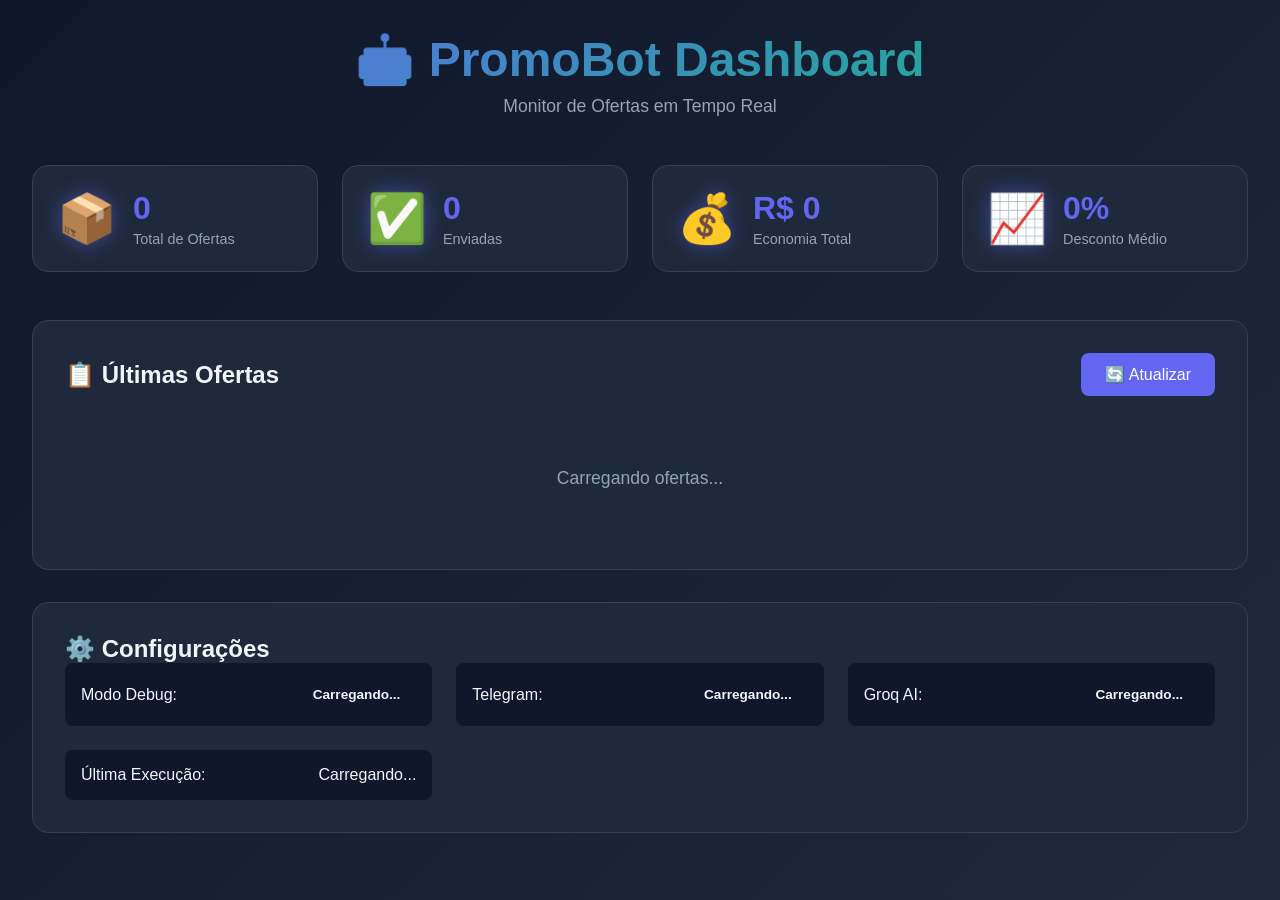
==== dashboard/index.html @ d0504bc0 "feat: Implement Groq AI for deal extraction and refactor the application entry point." ====
<!DOCTYPE html>
<html lang="pt-BR">
<head>
    <meta charset="UTF-8">
    <meta name="viewport" content="width=device-width, initial-scale=1.0">
    <title>PromoBot Dashboard</title>
    <link rel="stylesheet" href="style.css">
</head>
<body>
    <div class="container">
        <header>
            <h1>🤖 PromoBot Dashboard</h1>
            <p class="subtitle">Monitor de Ofertas em Tempo Real</p>
        </header>

        <div class="stats-grid">
            <div class="stat-card">
                <div class="stat-icon">📦</div>
                <div class="stat-content">
                    <h3 id="total-deals">0</h3>
                    <p>Total de Ofertas</p>
                </div>
            </div>

            <div class="stat-card">
                <div class="stat-icon">✅</div>
                <div class="stat-content">
                    <h3 id="sent-deals">0</h3>
                    <p>Enviadas</p>
                </div>
            </div>

            <div class="stat-card">
                <div class="stat-icon">💰</div>
                <div class="stat-content">
                    <h3 id="total-savings">R$ 0</h3>
                    <p>Economia Total</p>
                </div>
            </div>

            <div class="stat-card">
                <div class="stat-icon">📈</div>
                <div class="stat-content">
                    <h3 id="avg-discount">0%</h3>
                    <p>Desconto Médio</p>
                </div>
            </div>
        </div>

        <div class="deals-section">
            <div class="section-header">
                <h2>📋 Últimas Ofertas</h2>
                <button id="refresh-btn" class="btn-refresh">🔄 Atualizar</button>
            </div>
            
            <div id="deals-list" class="deals-list">
                <div class="loading">Carregando ofertas...</div>
            </div>
        </div>

        <div class="config-section">
            <h2>⚙️ Configurações</h2>
            <div class="config-grid">
                <div class="config-item">
                    <span class="config-label">Modo Debug:</span>
                    <span id="debug-mode" class="badge">Carregando...</span>
                </div>
                <div class="config-item">
                    <span class="config-label">Telegram:</span>
                    <span id="telegram-status" class="badge">Carregando...</span>
                </div>
                <div class="config-item">
                    <span class="config-label">Groq AI:</span>
                    <span id="ai-status" class="badge">Carregando...</span>
                </div>
                <div class="config-item">
                    <span class="config-label">Última Execução:</span>
                    <span id="last-run">Carregando...</span>
                </div>
            </div>
        </div>
    </div>

    <script src="app.js"></script>
</body>
</html>
---- dashboard/style.css ----
* {
    margin: 0;
    padding: 0;
    box-sizing: border-box;
}

:root {
    --primary: #6366f1;
    --primary-dark: #4f46e5;
    --success: #10b981;
    --warning: #f59e0b;
    --danger: #ef4444;
    --bg-dark: #0f172a;
    --bg-card: #1e293b;
    --text-primary: #f1f5f9;
    --text-secondary: #94a3b8;
    --border: #334155;
}

body {
    font-family: 'Inter', -apple-system, BlinkMacSystemFont, 'Segoe UI', sans-serif;
    background: linear-gradient(135deg, #0f172a 0%, #1e293b 100%);
    color: var(--text-primary);
    min-height: 100vh;
    padding: 2rem;
}

.container {
    max-width: 1400px;
    margin: 0 auto;
}

header {
    text-align: center;
    margin-bottom: 3rem;
    animation: fadeInDown 0.6s ease;
}

header h1 {
    font-size: 3rem;
    background: linear-gradient(135deg, var(--primary), var(--success));
    -webkit-background-clip: text;
    -webkit-text-fill-color: transparent;
    margin-bottom: 0.5rem;
}

.subtitle {
    color: var(--text-secondary);
    font-size: 1.1rem;
}

.stats-grid {
    display: grid;
    grid-template-columns: repeat(auto-fit, minmax(250px, 1fr));
    gap: 1.5rem;
    margin-bottom: 3rem;
}

.stat-card {
    background: var(--bg-card);
    border: 1px solid var(--border);
    border-radius: 1rem;
    padding: 1.5rem;
    display: flex;
    align-items: center;
    gap: 1rem;
    transition: all 0.3s ease;
    animation: fadeInUp 0.6s ease;
}

.stat-card:hover {
    transform: translateY(-5px);
    box-shadow: 0 10px 30px rgba(99, 102, 241, 0.2);
    border-color: var(--primary);
}

.stat-icon {
    font-size: 3rem;
    filter: drop-shadow(0 0 10px rgba(99, 102, 241, 0.5));
}

.stat-content h3 {
    font-size: 2rem;
    color: var(--primary);
    margin-bottom: 0.25rem;
}

.stat-content p {
    color: var(--text-secondary);
    font-size: 0.9rem;
}

.deals-section, .config-section {
    background: var(--bg-card);
    border: 1px solid var(--border);
    border-radius: 1rem;
    padding: 2rem;
    margin-bottom: 2rem;
    animation: fadeInUp 0.8s ease;
}

.section-header {
    display: flex;
    justify-content: space-between;
    align-items: center;
    margin-bottom: 1.5rem;
}

.section-header h2 {
    font-size: 1.5rem;
}

.btn-refresh {
    background: var(--primary);
    color: white;
    border: none;
    padding: 0.75rem 1.5rem;
    border-radius: 0.5rem;
    cursor: pointer;
    font-size: 1rem;
    transition: all 0.3s ease;
}

.btn-refresh:hover {
    background: var(--primary-dark);
    transform: scale(1.05);
}

.deals-list {
    display: grid;
    gap: 1rem;
}

.deal-card {
    background: var(--bg-dark);
    border: 1px solid var(--border);
    border-radius: 0.75rem;
    padding: 1.5rem;
    display: grid;
    grid-template-columns: 100px 1fr auto;
    gap: 1.5rem;
    align-items: center;
    transition: all 0.3s ease;
}

.deal-card:hover {
    border-color: var(--primary);
    transform: translateX(5px);
}

.deal-image {
    width: 100px;
    height: 100px;
    object-fit: cover;
    border-radius: 0.5rem;
    background: var(--bg-card);
}

.deal-info h3 {
    font-size: 1.1rem;
    margin-bottom: 0.5rem;
    color: var(--text-primary);
}

.deal-prices {
    display: flex;
    gap: 1rem;
    align-items: center;
    margin-bottom: 0.5rem;
}

.old-price {
    text-decoration: line-through;
    color: var(--text-secondary);
    font-size: 0.9rem;
}

.new-price {
    color: var(--success);
    font-size: 1.3rem;
    font-weight: bold;
}

.discount-badge {
    background: var(--success);
    color: white;
    padding: 0.25rem 0.75rem;
    border-radius: 2rem;
    font-size: 0.85rem;
    font-weight: bold;
}

.deal-meta {
    color: var(--text-secondary);
    font-size: 0.85rem;
}

.deal-actions {
    display: flex;
    flex-direction: column;
    gap: 0.5rem;
}

.btn-link {
    background: var(--primary);
    color: white;
    text-decoration: none;
    padding: 0.75rem 1.5rem;
    border-radius: 0.5rem;
    text-align: center;
    transition: all 0.3s ease;
    font-weight: 500;
}

.btn-link:hover {
    background: var(--primary-dark);
    transform: scale(1.05);
}

.config-grid {
    display: grid;
    grid-template-columns: repeat(auto-fit, minmax(300px, 1fr));
    gap: 1.5rem;
}

.config-item {
    display: flex;
    justify-content: space-between;
    align-items: center;
    padding: 1rem;
    background: var(--bg-dark);
    border-radius: 0.5rem;
}

.config-label {
    font-weight: 500;
}

.badge {
    padding: 0.5rem 1rem;
    border-radius: 2rem;
    font-size: 0.85rem;
    font-weight: 600;
}

.badge.success {
    background: var(--success);
    color: white;
}

.badge.warning {
    background: var(--warning);
    color: white;
}

.badge.danger {
    background: var(--danger);
    color: white;
}

.loading {
    text-align: center;
    padding: 3rem;
    color: var(--text-secondary);
    font-size: 1.1rem;
}

@keyframes fadeInDown {
    from {
        opacity: 0;
        transform: translateY(-20px);
    }
    to {
        opacity: 1;
        transform: translateY(0);
    }
}

@keyframes fadeInUp {
    from {
        opacity: 0;
        transform: translateY(20px);
    }
    to {
        opacity: 1;
        transform: translateY(0);
    }
}

@media (max-width: 768px) {
    .deal-card {
        grid-template-columns: 1fr;
    }
    
    .deal-image {
        width: 100%;
        height: 200px;
    }
}
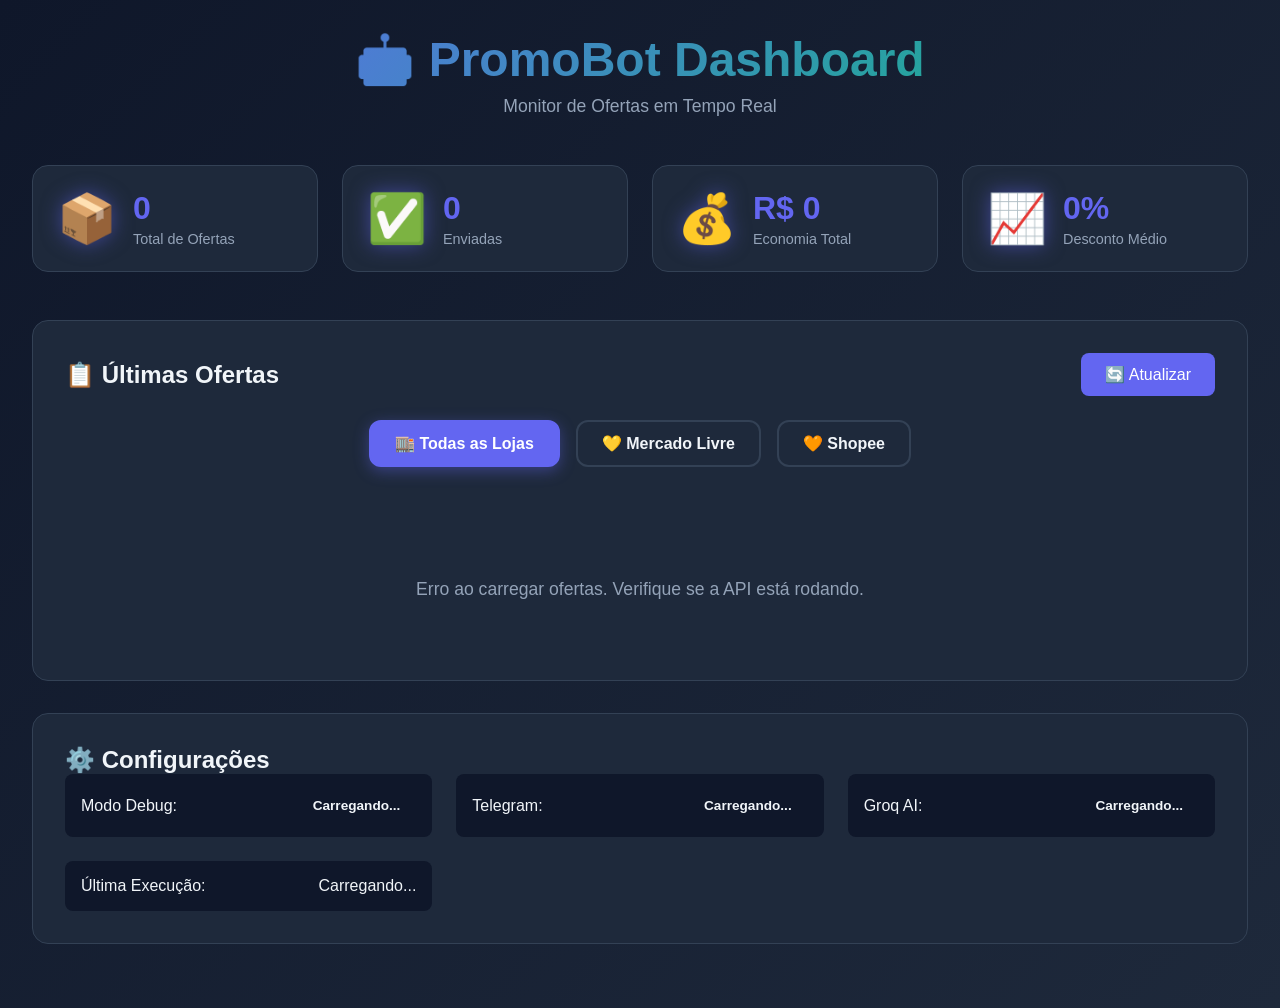
==== commit 2031a14b: "feat: Introduce Groq AI, add a web dashboard, implement Mercado Livre affiliate links, and restructu" ====
--- a/dashboard/index.html
+++ b/dashboard/index.html
@@ -1,11 +1,13 @@
 <!DOCTYPE html>
 <html lang="pt-BR">
+
 <head>
     <meta charset="UTF-8">
     <meta name="viewport" content="width=device-width, initial-scale=1.0">
     <title>PromoBot Dashboard</title>
     <link rel="stylesheet" href="style.css">
 </head>
+
 <body>
     <div class="container">
         <header>
@@ -52,7 +54,17 @@
                 <h2>📋 Últimas Ofertas</h2>
                 <button id="refresh-btn" class="btn-refresh">🔄 Atualizar</button>
             </div>
-            
+
+            <div class="store-bar">
+                <button class="store-btn active" data-store="Todas">🏬 Todas as Lojas</button>
+                <button class="store-btn" data-store="Mercado Livre">💛 Mercado Livre</button>
+                <button class="store-btn" data-store="Shopee">🧡 Shopee</button>
+            </div>
+
+            <div id="categories-bar" class="categories-bar">
+                <!-- Categories will be loaded dynamically -->
+            </div>
+
             <div id="deals-list" class="deals-list">
                 <div class="loading">Carregando ofertas...</div>
             </div>
@@ -83,4 +95,5 @@
 
     <script src="app.js"></script>
 </body>
-</html>
+
+</html>
--- a/dashboard/style.css
+++ b/dashboard/style.css
@@ -90,7 +90,8 @@
     font-size: 0.9rem;
 }
 
-.deals-section, .config-section {
+.deals-section,
+.config-section {
     background: var(--bg-card);
     border: 1px solid var(--border);
     border-radius: 1rem;
@@ -106,8 +107,71 @@
     margin-bottom: 1.5rem;
 }
 
-.section-header h2 {
-    font-size: 1.5rem;
+
+.store-bar {
+    display: flex;
+    gap: 1rem;
+    margin-bottom: 1.5rem;
+    justify-content: center;
+}
+
+.store-btn {
+    background: var(--bg-card);
+    border: 2px solid var(--border);
+    color: var(--text-primary);
+    padding: 0.75rem 1.5rem;
+    border-radius: 0.75rem;
+    cursor: pointer;
+    font-size: 1rem;
+    font-weight: 600;
+    transition: all 0.3s ease;
+    display: flex;
+    align-items: center;
+    gap: 0.5rem;
+}
+
+.store-btn:hover {
+    border-color: var(--primary);
+    transform: translateY(-2px);
+}
+
+.store-btn.active {
+    background: var(--primary);
+    color: white;
+    border-color: var(--primary);
+    box-shadow: 0 4px 15px rgba(99, 102, 241, 0.4);
+}
+
+.categories-bar {
+    display: flex;
+    gap: 0.75rem;
+    margin-bottom: 2rem;
+    overflow-x: auto;
+    padding-bottom: 0.5rem;
+}
+
+.category-btn {
+    background: var(--bg-dark);
+    border: 1px solid var(--border);
+    color: var(--text-secondary);
+    padding: 0.5rem 1.25rem;
+    border-radius: 2rem;
+    cursor: pointer;
+    white-space: nowrap;
+    transition: all 0.3s ease;
+    font-weight: 500;
+}
+
+.category-btn:hover {
+    border-color: var(--primary);
+    color: var(--text-primary);
+}
+
+.category-btn.active {
+    background: var(--primary);
+    color: white;
+    border-color: var(--primary);
+    box-shadow: 0 4px 12px rgba(99, 102, 241, 0.3);
 }
 
 .btn-refresh {
@@ -193,6 +257,43 @@
 .deal-meta {
     color: var(--text-secondary);
     font-size: 0.85rem;
+    margin-bottom: 0.75rem;
+}
+
+.deal-status {
+    display: flex;
+    gap: 0.5rem;
+    flex-wrap: wrap;
+}
+
+.status-badge {
+    padding: 0.35rem 0.75rem;
+    border-radius: 1rem;
+    font-size: 0.75rem;
+    font-weight: 600;
+    display: inline-flex;
+    align-items: center;
+    gap: 0.25rem;
+}
+
+.telegram-sent {
+    background: var(--success);
+    color: white;
+}
+
+.telegram-not-sent {
+    background: var(--warning);
+    color: white;
+}
+
+.affiliate-yes {
+    background: var(--primary);
+    color: white;
+}
+
+.affiliate-no {
+    background: var(--border);
+    color: var(--text-secondary);
 }
 
 .deal-actions {
@@ -215,6 +316,51 @@
 .btn-link:hover {
     background: var(--primary-dark);
     transform: scale(1.05);
+}
+
+.btn-copy {
+    background: var(--bg-dark);
+    color: var(--text-primary);
+    border: 1px solid var(--border);
+    padding: 0.75rem 1.5rem;
+    border-radius: 0.5rem;
+    text-align: center;
+    cursor: pointer;
+    transition: all 0.3s ease;
+    font-weight: 500;
+    font-size: 0.9rem;
+}
+
+.btn-copy:hover {
+    background: var(--border);
+    border-color: var(--primary);
+    transform: scale(1.05);
+}
+
+.copy-notification {
+    position: fixed;
+    bottom: 2rem;
+    right: 2rem;
+    background: var(--success);
+    color: white;
+    padding: 1rem 2rem;
+    border-radius: 0.5rem;
+    font-weight: 600;
+    box-shadow: 0 10px 30px rgba(0, 0, 0, 0.3);
+    animation: slideInUp 0.3s ease;
+    z-index: 1000;
+}
+
+@keyframes slideInUp {
+    from {
+        opacity: 0;
+        transform: translateY(20px);
+    }
+
+    to {
+        opacity: 1;
+        transform: translateY(0);
+    }
 }
 
 .config-grid {
@@ -270,6 +416,7 @@
         opacity: 0;
         transform: translateY(-20px);
     }
+
     to {
         opacity: 1;
         transform: translateY(0);
@@ -281,6 +428,7 @@
         opacity: 0;
         transform: translateY(20px);
     }
+
     to {
         opacity: 1;
         transform: translateY(0);
@@ -291,9 +439,20 @@
     .deal-card {
         grid-template-columns: 1fr;
     }
-    
+
     .deal-image {
         width: 100%;
         height: 200px;
     }
 }
+
+.category-tag {
+    display: inline-block;
+    background: var(--bg-card);
+    border: 1px solid var(--border);
+    padding: 2px 8px;
+    border-radius: 4px;
+    margin-right: 10px;
+    font-size: 0.8rem;
+    color: var(--text-primary);
+}
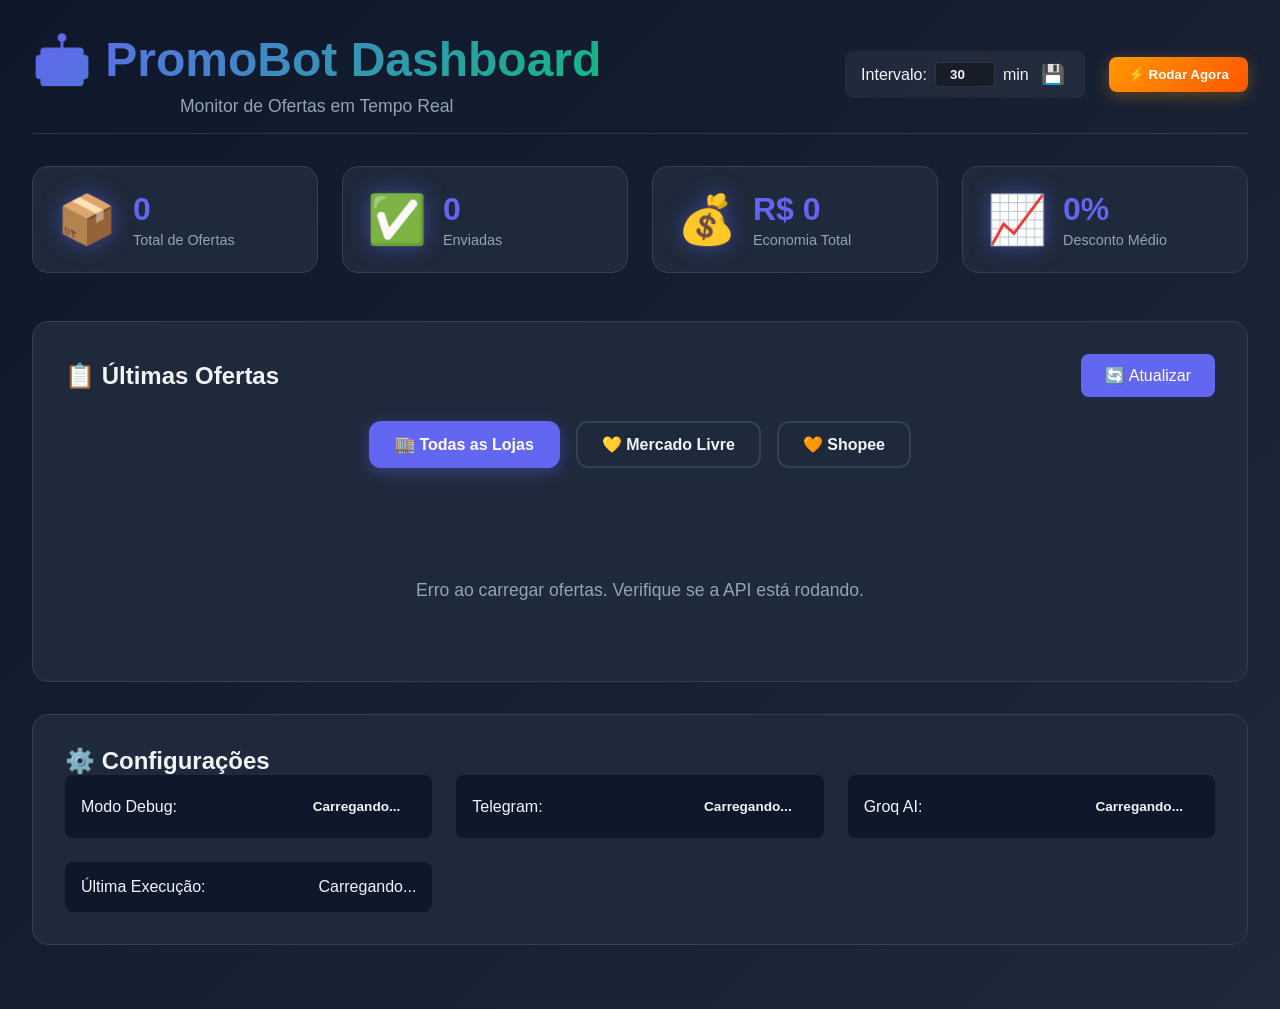
==== commit cf927290: "feat: Introduce a web API, dashboard, AI deal processing, and new scraping/authentication services w" ====
--- a/dashboard/index.html
+++ b/dashboard/index.html
@@ -10,9 +10,21 @@
 
 <body>
     <div class="container">
-        <header>
-            <h1>🤖 PromoBot Dashboard</h1>
-            <p class="subtitle">Monitor de Ofertas em Tempo Real</p>
+        <header class="main-header">
+            <div class="header-content">
+                <h1>🤖 PromoBot Dashboard</h1>
+                <p class="subtitle">Monitor de Ofertas em Tempo Real</p>
+            </div>
+
+            <div class="header-controls">
+                <div class="control-group">
+                    <label>Intervalo:</label>
+                    <input type="number" id="interval-input" value="30" min="10" max="1440" class="time-input">
+                    <span class="unit">min</span>
+                    <button id="save-interval-btn" class="btn-icon" title="Salvar Intervalo">💾</button>
+                </div>
+                <button id="trigger-btn" class="btn-action-header">⚡ Rodar Agora</button>
+            </div>
         </header>
 
         <div class="stats-grid">
@@ -89,6 +101,7 @@
                     <span class="config-label">Última Execução:</span>
                     <span id="last-run">Carregando...</span>
                 </div>
+
             </div>
         </div>
     </div>
--- a/dashboard/style.css
+++ b/dashboard/style.css
@@ -455,4 +455,83 @@
     margin-right: 10px;
     font-size: 0.8rem;
     color: var(--text-primary);
+}
+
+/* Header Controls */
+.main-header {
+    display: flex;
+    justify-content: space-between;
+    align-items: center;
+    margin-bottom: 2rem;
+    padding-bottom: 1rem;
+    border-bottom: 1px solid rgba(255, 255, 255, 0.1);
+}
+
+.header-controls {
+    display: flex;
+    gap: 1.5rem;
+    align-items: center;
+}
+
+.control-group {
+    display: flex;
+    align-items: center;
+    gap: 0.5rem;
+    background: rgba(255, 255, 255, 0.05);
+    padding: 0.5rem 1rem;
+    border-radius: 8px;
+}
+
+.time-input {
+    width: 60px;
+    padding: 4px 8px;
+    background: rgba(0, 0, 0, 0.3);
+    border: 1px solid rgba(255, 255, 255, 0.1);
+    border-radius: 4px;
+    color: var(--text-primary);
+    text-align: center;
+    font-weight: bold;
+}
+
+.btn-icon {
+    background: none;
+    border: none;
+    cursor: pointer;
+    font-size: 1.2rem;
+    padding: 4px;
+    transition: transform 0.2s;
+}
+
+.btn-icon:hover {
+    transform: scale(1.1);
+}
+
+.btn-action-header {
+    background: linear-gradient(135deg, #FF9900 0%, #FF5500 100%);
+    color: white;
+    border: none;
+    padding: 0.6rem 1.2rem;
+    border-radius: 8px;
+    cursor: pointer;
+    font-weight: 600;
+    transition: all 0.3s ease;
+    box-shadow: 0 4px 15px rgba(255, 153, 0, 0.3);
+}
+
+.btn-action-header:hover {
+    transform: translateY(-2px);
+    box-shadow: 0 6px 20px rgba(255, 153, 0, 0.4);
+}
+
+@media (max-width: 768px) {
+    .main-header {
+        flex-direction: column;
+        gap: 1rem;
+        text-align: center;
+    }
+
+    .header-controls {
+        flex-direction: column;
+        width: 100%;
+    }
 }
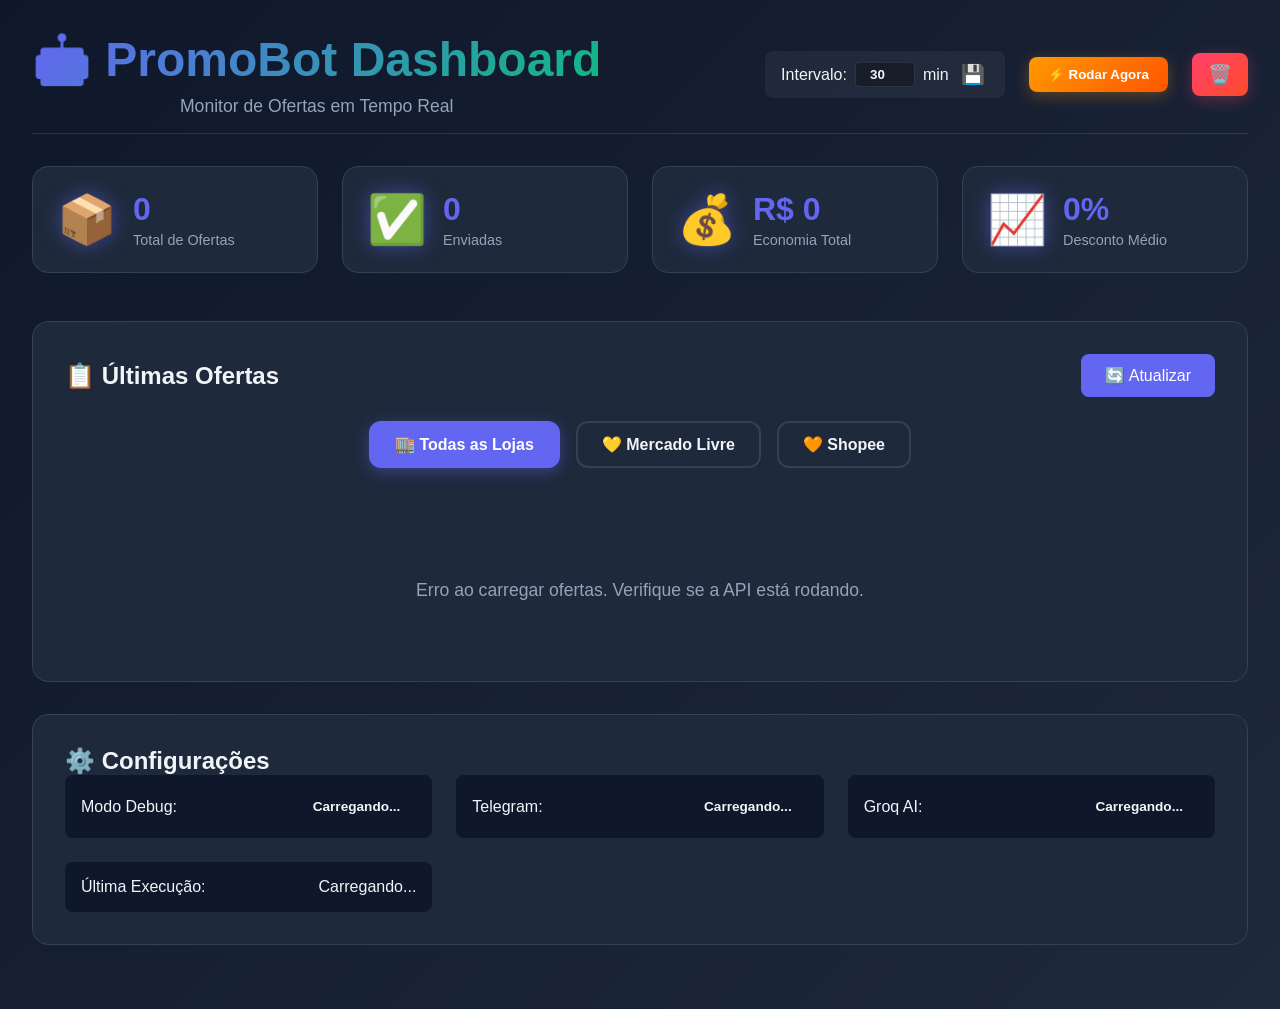
==== commit 3b9e95aa: "feat: Introduce Selenium-based web scraping, a Flask API, and a web dashboard for deal data manageme" ====
--- a/dashboard/index.html
+++ b/dashboard/index.html
@@ -24,6 +24,7 @@
                     <button id="save-interval-btn" class="btn-icon" title="Salvar Intervalo">💾</button>
                 </div>
                 <button id="trigger-btn" class="btn-action-header">⚡ Rodar Agora</button>
+                <button id="clear-deals-btn" class="btn-danger" title="Limpar todas as ofertas">🗑️</button>
             </div>
         </header>
 
--- a/dashboard/style.css
+++ b/dashboard/style.css
@@ -534,4 +534,22 @@
         flex-direction: column;
         width: 100%;
     }
+}
+
+.btn-danger {
+    background: linear-gradient(135deg, #FF416C 0%, #FF4B2B 100%);
+    color: white;
+    border: none;
+    padding: 0.6rem 1rem;
+    border-radius: 8px;
+    cursor: pointer;
+    font-weight: 600;
+    font-size: 1.2rem;
+    transition: all 0.3s ease;
+    box-shadow: 0 4px 15px rgba(255, 65, 108, 0.3);
+}
+
+.btn-danger:hover {
+    transform: translateY(-2px);
+    box-shadow: 0 6px 20px rgba(255, 65, 108, 0.4);
 }
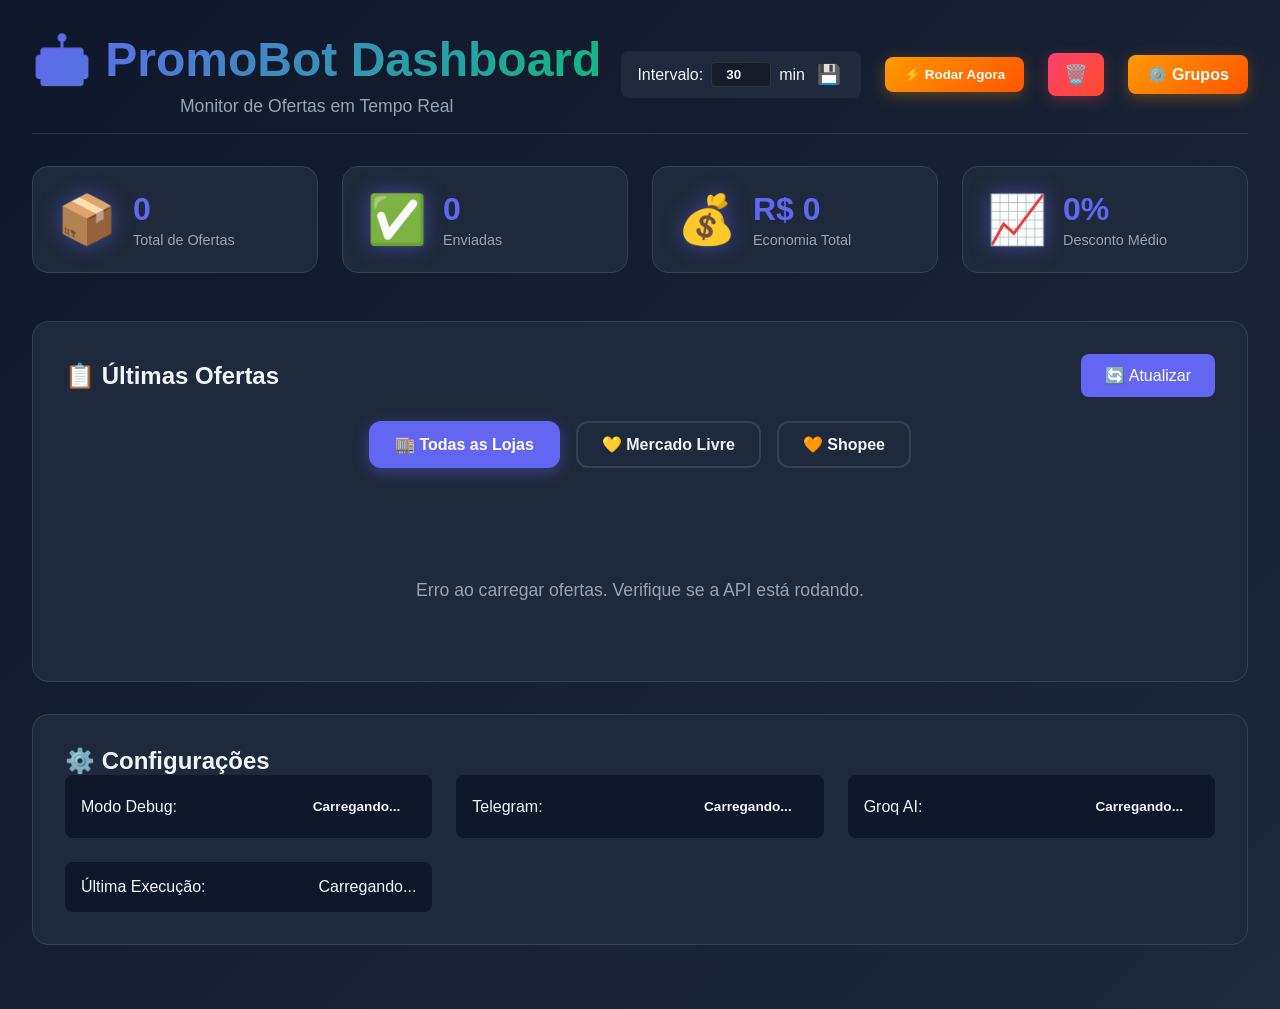
==== commit 157dcb71: "feat: Introduce web dashboard and WhatsApp integration with new API, database models, and services, " ====
--- a/dashboard/index.html
+++ b/dashboard/index.html
@@ -25,6 +25,8 @@
                 </div>
                 <button id="trigger-btn" class="btn-action-header">⚡ Rodar Agora</button>
                 <button id="clear-deals-btn" class="btn-danger" title="Limpar todas as ofertas">🗑️</button>
+                <a href="config.html" class="btn-action-header" style="text-decoration: none; display: inline-block;">⚙️
+                    Grupos</a>
             </div>
         </header>
 
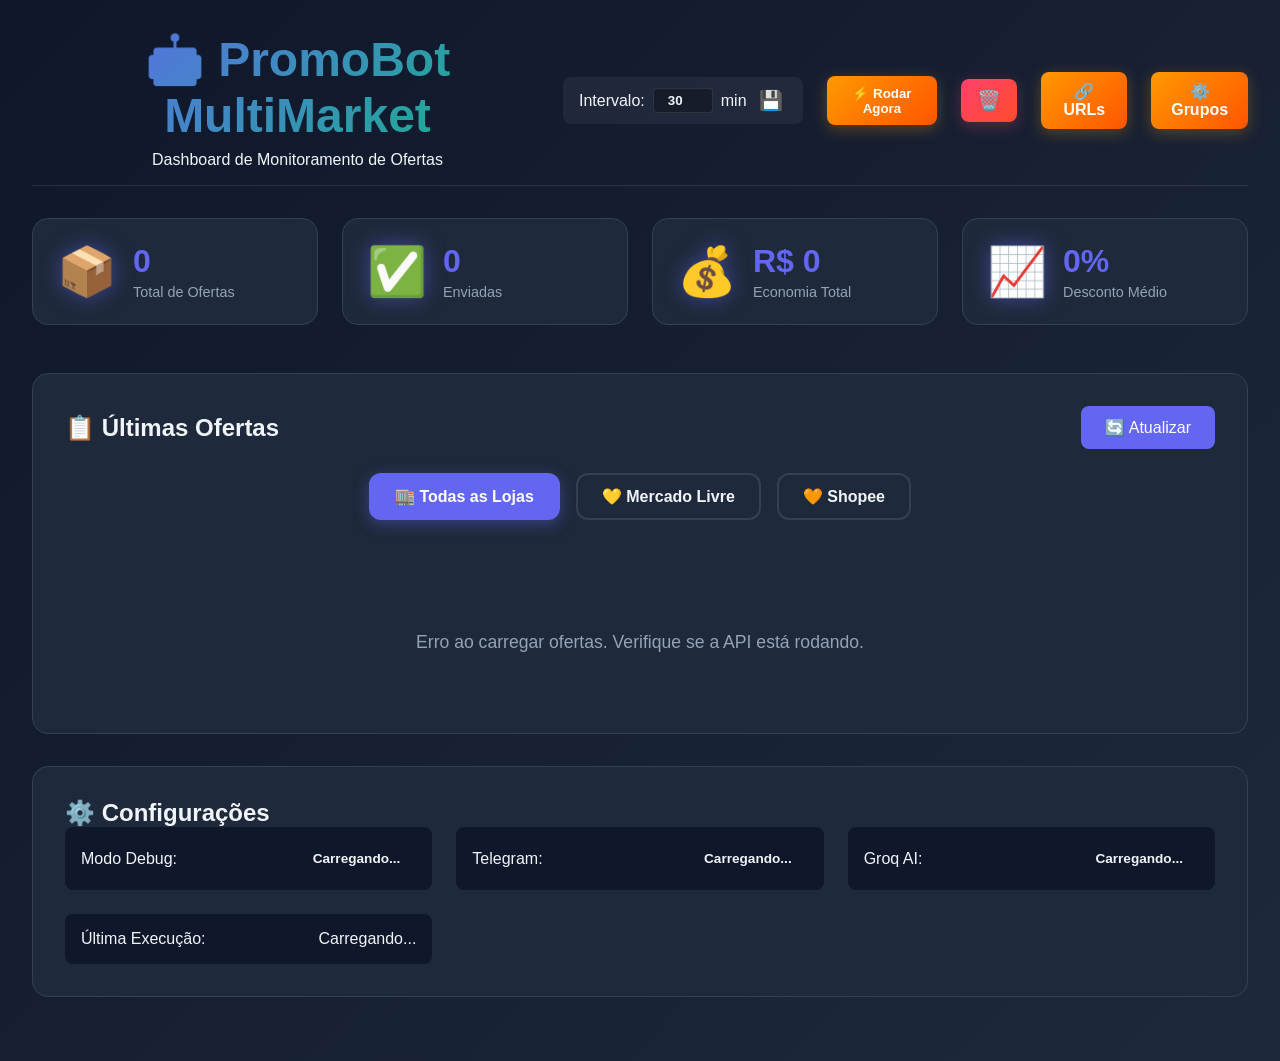
==== commit fd0ba5f9: "feat: Introduce a dashboard API and UI for monitoring and managing deal posting, including new URL a" ====
--- a/dashboard/index.html
+++ b/dashboard/index.html
@@ -12,8 +12,8 @@
     <div class="container">
         <header class="main-header">
             <div class="header-content">
-                <h1>🤖 PromoBot Dashboard</h1>
-                <p class="subtitle">Monitor de Ofertas em Tempo Real</p>
+                <h1>🤖 PromoBot MultiMarket</h1>
+                <p>Dashboard de Monitoramento de Ofertas</p>
             </div>
 
             <div class="header-controls">
@@ -25,6 +25,8 @@
                 </div>
                 <button id="trigger-btn" class="btn-action-header">⚡ Rodar Agora</button>
                 <button id="clear-deals-btn" class="btn-danger" title="Limpar todas as ofertas">🗑️</button>
+                <a href="urls.html" class="btn-action-header" style="text-decoration: none; display: inline-block;">🔗
+                    URLs</a>
                 <a href="config.html" class="btn-action-header" style="text-decoration: none; display: inline-block;">⚙️
                     Grupos</a>
             </div>
